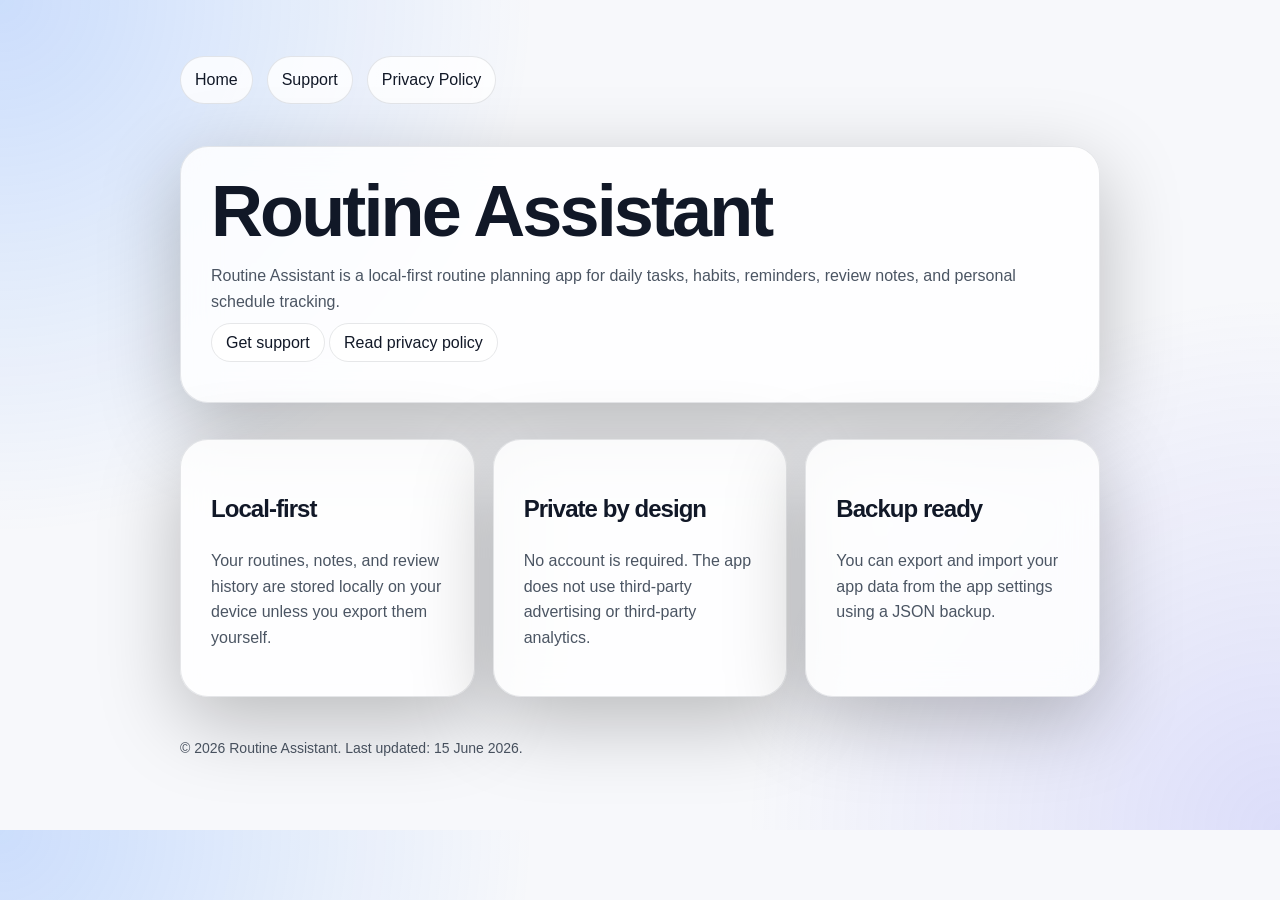
==== index.html @ 9b300b89 "a static home, support, and privacy pages with shared styling and documentation links. update .gitig" ====
<!doctype html>
<html lang="en">
<head>
  <meta charset="utf-8">
  <meta name="viewport" content="width=device-width, initial-scale=1">
  <title>Routine Assistant</title>
  <link rel="stylesheet" href="style.css">
</head>
<body>
  <main class="wrapper">
    <nav>
      <a href="index.html">Home</a>
      <a href="support.html">Support</a>
      <a href="privacy.html">Privacy Policy</a>
    </nav>

    <section class="hero">
      <h1>Routine Assistant</h1>
      <p>Routine Assistant is a local-first routine planning app for daily tasks, habits, reminders, review notes, and personal schedule tracking.</p>
      <p><a class="button" href="support.html">Get support</a> <a class="button" href="privacy.html">Read privacy policy</a></p>
    </section>

    <section class="grid">
      <div class="card">
        <h2>Local-first</h2>
        <p>Your routines, notes, and review history are stored locally on your device unless you export them yourself.</p>
      </div>
      <div class="card">
        <h2>Private by design</h2>
        <p>No account is required. The app does not use third-party advertising or third-party analytics.</p>
      </div>
      <div class="card">
        <h2>Backup ready</h2>
        <p>You can export and import your app data from the app settings using a JSON backup.</p>
      </div>
    </section>

    <p class="footer">© 2026 Routine Assistant. Last updated: 15 June 2026.</p>
  </main>
</body>
</html>
---- style.css ----
:root {
  color-scheme: light dark;
  --bg: #0b1020;
  --card: rgba(255,255,255,0.08);
  --text: #f5f7fb;
  --muted: #aeb7c8;
  --accent: #2f80ff;
  --border: rgba(255,255,255,0.14);
}
* { box-sizing: border-box; }
body {
  margin: 0;
  font-family: -apple-system, BlinkMacSystemFont, "SF Pro Text", "Segoe UI", sans-serif;
  background:
    radial-gradient(circle at top left, rgba(47,128,255,0.22), transparent 35%),
    radial-gradient(circle at bottom right, rgba(99,102,241,0.18), transparent 35%),
    var(--bg);
  color: var(--text);
  line-height: 1.6;
}
.wrapper {
  width: min(920px, calc(100% - 32px));
  margin: 0 auto;
  padding: 56px 0;
}
nav {
  display: flex;
  gap: 14px;
  flex-wrap: wrap;
  margin-bottom: 42px;
}
nav a, .button {
  color: var(--text);
  text-decoration: none;
  border: 1px solid var(--border);
  background: var(--card);
  padding: 10px 14px;
  border-radius: 999px;
}
.hero, .card {
  border: 1px solid var(--border);
  background: var(--card);
  border-radius: 28px;
  padding: 30px;
  backdrop-filter: blur(18px);
  box-shadow: 0 24px 80px rgba(0,0,0,0.25);
}
.hero h1 {
  font-size: clamp(40px, 7vw, 72px);
  line-height: 0.95;
  margin: 0 0 18px;
}
h1, h2, h3 { letter-spacing: -0.04em; }
p, li { color: var(--muted); }
strong { color: var(--text); }
.grid {
  display: grid;
  grid-template-columns: repeat(auto-fit, minmax(240px, 1fr));
  gap: 18px;
  margin-top: 18px;
}
.card { margin-top: 18px; }
.footer {
  margin-top: 40px;
  color: var(--muted);
  font-size: 14px;
}
code {
  background: rgba(255,255,255,0.1);
  border-radius: 8px;
  padding: 2px 6px;
}
@media (prefers-color-scheme: light) {
  :root {
    --bg: #f7f8fb;
    --card: rgba(255,255,255,0.82);
    --text: #111827;
    --muted: #4b5563;
    --border: rgba(17,24,39,0.10);
  }
}
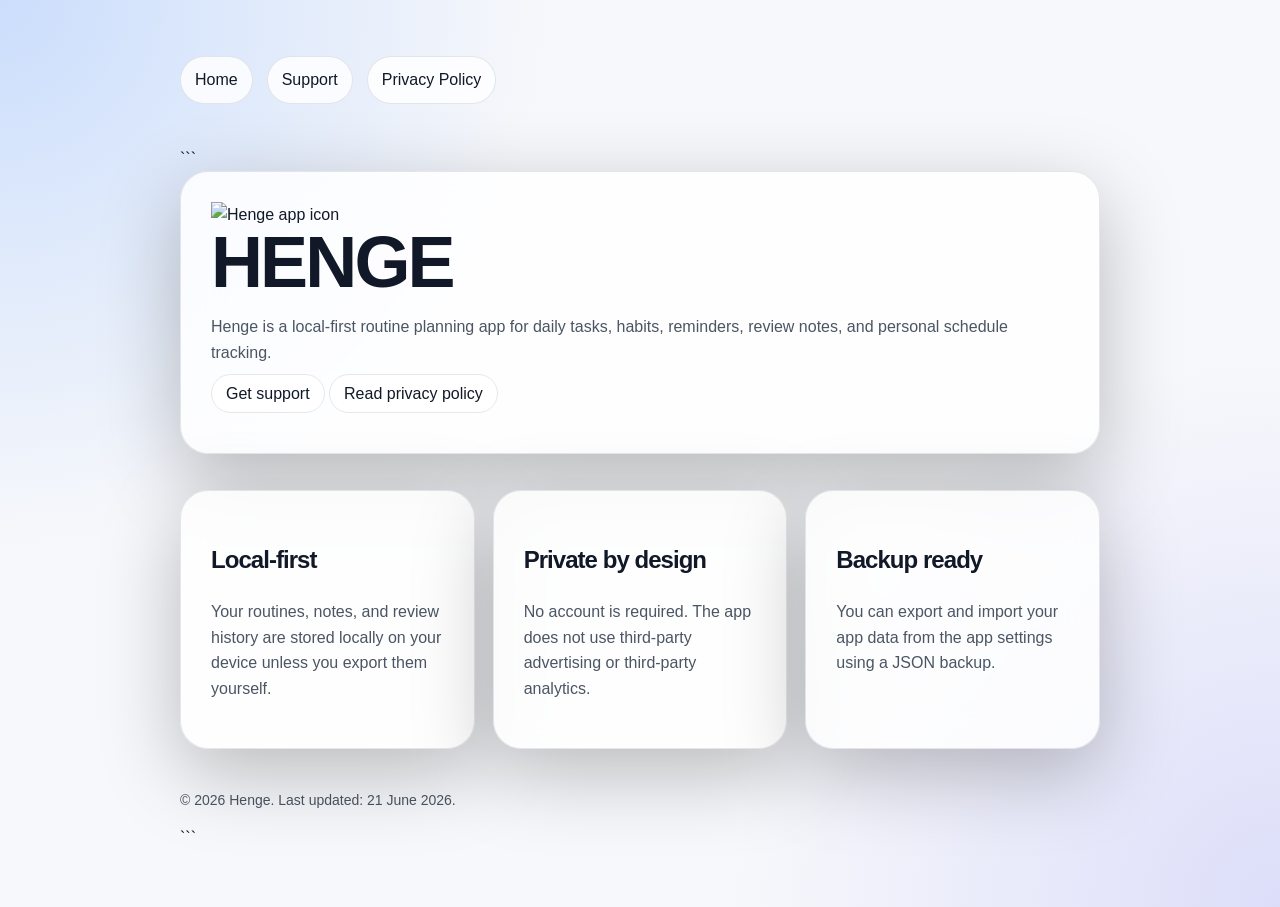
==== commit f4d80c39: "Update index.html" ====
--- a/index.html
+++ b/index.html
@@ -1,10 +1,24 @@
 <!doctype html>
+
 <html lang="en">
 <head>
   <meta charset="utf-8">
   <meta name="viewport" content="width=device-width, initial-scale=1">
-  <title>Routine Assistant</title>
+
+  <title>HENGE — Local-first routine planning</title>
+  <meta name="description" content="Henge is a local-first routine planning app for daily routines, habits, reminders, review notes, and personal schedule tracking.">
+
   <link rel="stylesheet" href="style.css">
+
+  <link rel="icon" href="assets/favicon.ico">
+  <link rel="apple-touch-icon" href="assets/apple-touch-icon.png">
+
+  <meta property="og:title" content="HENGE">
+  <meta property="og:description" content="A local-first routine planning app for routines, habits, reminders, notes, and review.">
+  <meta property="og:image" content="assets/og-image.png">
+  <meta property="og:type" content="website">
+
+  <meta name="theme-color" content="#0f1115">
 </head>
 <body>
   <main class="wrapper">
@@ -14,28 +28,39 @@
       <a href="privacy.html">Privacy Policy</a>
     </nav>
 
-    <section class="hero">
-      <h1>Routine Assistant</h1>
-      <p>Routine Assistant is a local-first routine planning app for daily tasks, habits, reminders, review notes, and personal schedule tracking.</p>
-      <p><a class="button" href="support.html">Get support</a> <a class="button" href="privacy.html">Read privacy policy</a></p>
-    </section>
+```
+<section class="hero">
+  <img class="app-icon" src="assets/henge-icon.png" alt="Henge app icon">
 
-    <section class="grid">
-      <div class="card">
-        <h2>Local-first</h2>
-        <p>Your routines, notes, and review history are stored locally on your device unless you export them yourself.</p>
-      </div>
-      <div class="card">
-        <h2>Private by design</h2>
-        <p>No account is required. The app does not use third-party advertising or third-party analytics.</p>
-      </div>
-      <div class="card">
-        <h2>Backup ready</h2>
-        <p>You can export and import your app data from the app settings using a JSON backup.</p>
-      </div>
-    </section>
+  <h1>HENGE</h1>
+  <p>Henge is a local-first routine planning app for daily tasks, habits, reminders, review notes, and personal schedule tracking.</p>
 
-    <p class="footer">© 2026 Routine Assistant. Last updated: 15 June 2026.</p>
+  <p>
+    <a class="button" href="support.html">Get support</a>
+    <a class="button" href="privacy.html">Read privacy policy</a>
+  </p>
+</section>
+
+<section class="grid">
+  <div class="card">
+    <h2>Local-first</h2>
+    <p>Your routines, notes, and review history are stored locally on your device unless you export them yourself.</p>
+  </div>
+
+  <div class="card">
+    <h2>Private by design</h2>
+    <p>No account is required. The app does not use third-party advertising or third-party analytics.</p>
+  </div>
+
+  <div class="card">
+    <h2>Backup ready</h2>
+    <p>You can export and import your app data from the app settings using a JSON backup.</p>
+  </div>
+</section>
+
+<p class="footer">© 2026 Henge. Last updated: 21 June 2026.</p>
+```
+
   </main>
 </body>
 </html>
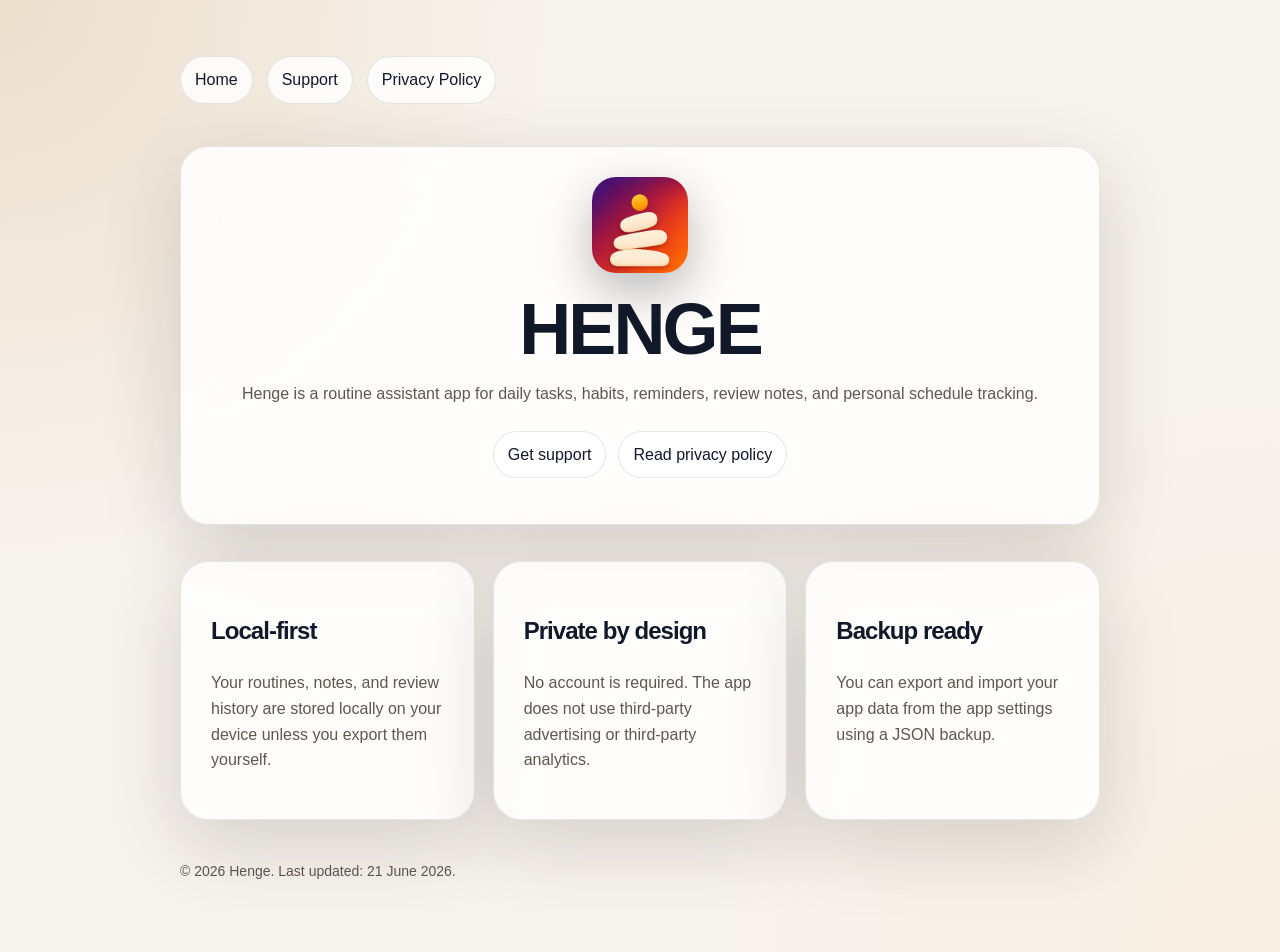
==== commit 79d47fa2: "Rebrand site to Henge" ====
--- a/index.html
+++ b/index.html
@@ -1,12 +1,11 @@
 <!doctype html>
-
 <html lang="en">
 <head>
   <meta charset="utf-8">
   <meta name="viewport" content="width=device-width, initial-scale=1">
 
-  <title>HENGE — Local-first routine planning</title>
-  <meta name="description" content="Henge is a local-first routine planning app for daily routines, habits, reminders, review notes, and personal schedule tracking.">
+  <title>HENGE — routine assistant</title>
+  <meta name="description" content="Henge is a routine assistant app for daily routines, habits, reminders, review notes, and personal schedule tracking.">
 
   <link rel="stylesheet" href="style.css">
 
@@ -14,7 +13,7 @@
   <link rel="apple-touch-icon" href="assets/apple-touch-icon.png">
 
   <meta property="og:title" content="HENGE">
-  <meta property="og:description" content="A local-first routine planning app for routines, habits, reminders, notes, and review.">
+  <meta property="og:description" content="A routine assistant app for routines, habits, reminders, notes, and review.">
   <meta property="og:image" content="assets/og-image.png">
   <meta property="og:type" content="website">
 
@@ -22,45 +21,42 @@
 </head>
 <body>
   <main class="wrapper">
-    <nav>
+    <nav aria-label="Main navigation">
       <a href="index.html">Home</a>
       <a href="support.html">Support</a>
       <a href="privacy.html">Privacy Policy</a>
     </nav>
 
-```
-<section class="hero">
-  <img class="app-icon" src="assets/henge-icon.png" alt="Henge app icon">
+    <section class="hero">
+      <img class="app-icon" src="assets/henge-icon.png" alt="Henge app icon">
 
-  <h1>HENGE</h1>
-  <p>Henge is a local-first routine planning app for daily tasks, habits, reminders, review notes, and personal schedule tracking.</p>
+      <h1>HENGE</h1>
+      <p>Henge is a routine assistant app for daily tasks, habits, reminders, review notes, and personal schedule tracking.</p>
 
-  <p>
-    <a class="button" href="support.html">Get support</a>
-    <a class="button" href="privacy.html">Read privacy policy</a>
-  </p>
-</section>
+      <p class="actions">
+        <a class="button" href="support.html">Get support</a>
+        <a class="button" href="privacy.html">Read privacy policy</a>
+      </p>
+    </section>
 
-<section class="grid">
-  <div class="card">
-    <h2>Local-first</h2>
-    <p>Your routines, notes, and review history are stored locally on your device unless you export them yourself.</p>
-  </div>
+    <section class="grid" aria-label="Henge features">
+      <div class="card">
+        <h2>Local-first</h2>
+        <p>Your routines, notes, and review history are stored locally on your device unless you export them yourself.</p>
+      </div>
 
-  <div class="card">
-    <h2>Private by design</h2>
-    <p>No account is required. The app does not use third-party advertising or third-party analytics.</p>
-  </div>
+      <div class="card">
+        <h2>Private by design</h2>
+        <p>No account is required. The app does not use third-party advertising or third-party analytics.</p>
+      </div>
 
-  <div class="card">
-    <h2>Backup ready</h2>
-    <p>You can export and import your app data from the app settings using a JSON backup.</p>
-  </div>
-</section>
+      <div class="card">
+        <h2>Backup ready</h2>
+        <p>You can export and import your app data from the app settings using a JSON backup.</p>
+      </div>
+    </section>
 
-<p class="footer">© 2026 Henge. Last updated: 21 June 2026.</p>
-```
-
+    <p class="footer">© 2026 Henge. Last updated: 21 June 2026.</p>
   </main>
 </body>
 </html>
--- a/style.css
+++ b/style.css
@@ -1,35 +1,44 @@
 :root {
   color-scheme: light dark;
-  --bg: #0b1020;
-  --card: rgba(255,255,255,0.08);
-  --text: #f5f7fb;
-  --muted: #aeb7c8;
-  --accent: #2f80ff;
-  --border: rgba(255,255,255,0.14);
+  --bg: #0f1115;
+  --card: rgba(255, 255, 255, 0.08);
+  --text: #f7f4ee;
+  --muted: #b8b0a3;
+  --accent: #c9965b;
+  --border: rgba(255, 255, 255, 0.14);
+  --shadow: rgba(0, 0, 0, 0.28);
 }
-* { box-sizing: border-box; }
+
+* {
+  box-sizing: border-box;
+}
+
 body {
   margin: 0;
   font-family: -apple-system, BlinkMacSystemFont, "SF Pro Text", "Segoe UI", sans-serif;
   background:
-    radial-gradient(circle at top left, rgba(47,128,255,0.22), transparent 35%),
-    radial-gradient(circle at bottom right, rgba(99,102,241,0.18), transparent 35%),
+    radial-gradient(circle at top left, rgba(201, 150, 91, 0.22), transparent 35%),
+    radial-gradient(circle at bottom right, rgba(255, 216, 165, 0.14), transparent 35%),
     var(--bg);
   color: var(--text);
   line-height: 1.6;
 }
+
 .wrapper {
   width: min(920px, calc(100% - 32px));
   margin: 0 auto;
   padding: 56px 0;
 }
+
 nav {
   display: flex;
   gap: 14px;
   flex-wrap: wrap;
   margin-bottom: 42px;
 }
-nav a, .button {
+
+nav a,
+.button {
   color: var(--text);
   text-decoration: none;
   border: 1px solid var(--border);
@@ -37,45 +46,114 @@
   padding: 10px 14px;
   border-radius: 999px;
 }
-.hero, .card {
+
+a {
+  color: var(--text);
+}
+
+nav a:hover,
+.button:hover {
+  border-color: rgba(201, 150, 91, 0.62);
+}
+
+.hero,
+.card {
   border: 1px solid var(--border);
   background: var(--card);
   border-radius: 28px;
   padding: 30px;
   backdrop-filter: blur(18px);
-  box-shadow: 0 24px 80px rgba(0,0,0,0.25);
+  box-shadow: 0 24px 80px var(--shadow);
 }
+
+.hero {
+  text-align: center;
+}
+
+.hero.compact {
+  text-align: left;
+}
+
 .hero h1 {
   font-size: clamp(40px, 7vw, 72px);
   line-height: 0.95;
   margin: 0 0 18px;
 }
-h1, h2, h3 { letter-spacing: -0.04em; }
-p, li { color: var(--muted); }
-strong { color: var(--text); }
+
+h1,
+h2,
+h3 {
+  letter-spacing: -0.04em;
+}
+
+h2,
+h3 {
+  color: var(--text);
+}
+
+p,
+li {
+  color: var(--muted);
+}
+
+strong {
+  color: var(--text);
+}
+
+.actions {
+  display: flex;
+  gap: 12px;
+  justify-content: center;
+  flex-wrap: wrap;
+  margin-top: 24px;
+}
+
+.app-icon {
+  width: 96px;
+  height: 96px;
+  border-radius: 24px;
+  display: block;
+  margin: 0 auto 22px;
+  box-shadow: 0 18px 50px rgba(0, 0, 0, 0.28);
+}
+
+.app-icon.small {
+  width: 72px;
+  height: 72px;
+  border-radius: 18px;
+  margin: 0 0 22px;
+}
+
 .grid {
   display: grid;
   grid-template-columns: repeat(auto-fit, minmax(240px, 1fr));
   gap: 18px;
   margin-top: 18px;
 }
-.card { margin-top: 18px; }
+
+.card {
+  margin-top: 18px;
+}
+
 .footer {
   margin-top: 40px;
   color: var(--muted);
   font-size: 14px;
 }
+
 code {
-  background: rgba(255,255,255,0.1);
+  background: rgba(255, 255, 255, 0.1);
   border-radius: 8px;
   padding: 2px 6px;
 }
+
 @media (prefers-color-scheme: light) {
   :root {
-    --bg: #f7f8fb;
-    --card: rgba(255,255,255,0.82);
+    --bg: #f7f3ed;
+    --card: rgba(255, 255, 255, 0.82);
     --text: #111827;
-    --muted: #4b5563;
-    --border: rgba(17,24,39,0.10);
+    --muted: #5f574c;
+    --border: rgba(17, 24, 39, 0.10);
+    --shadow: rgba(30, 24, 18, 0.16);
   }
 }
